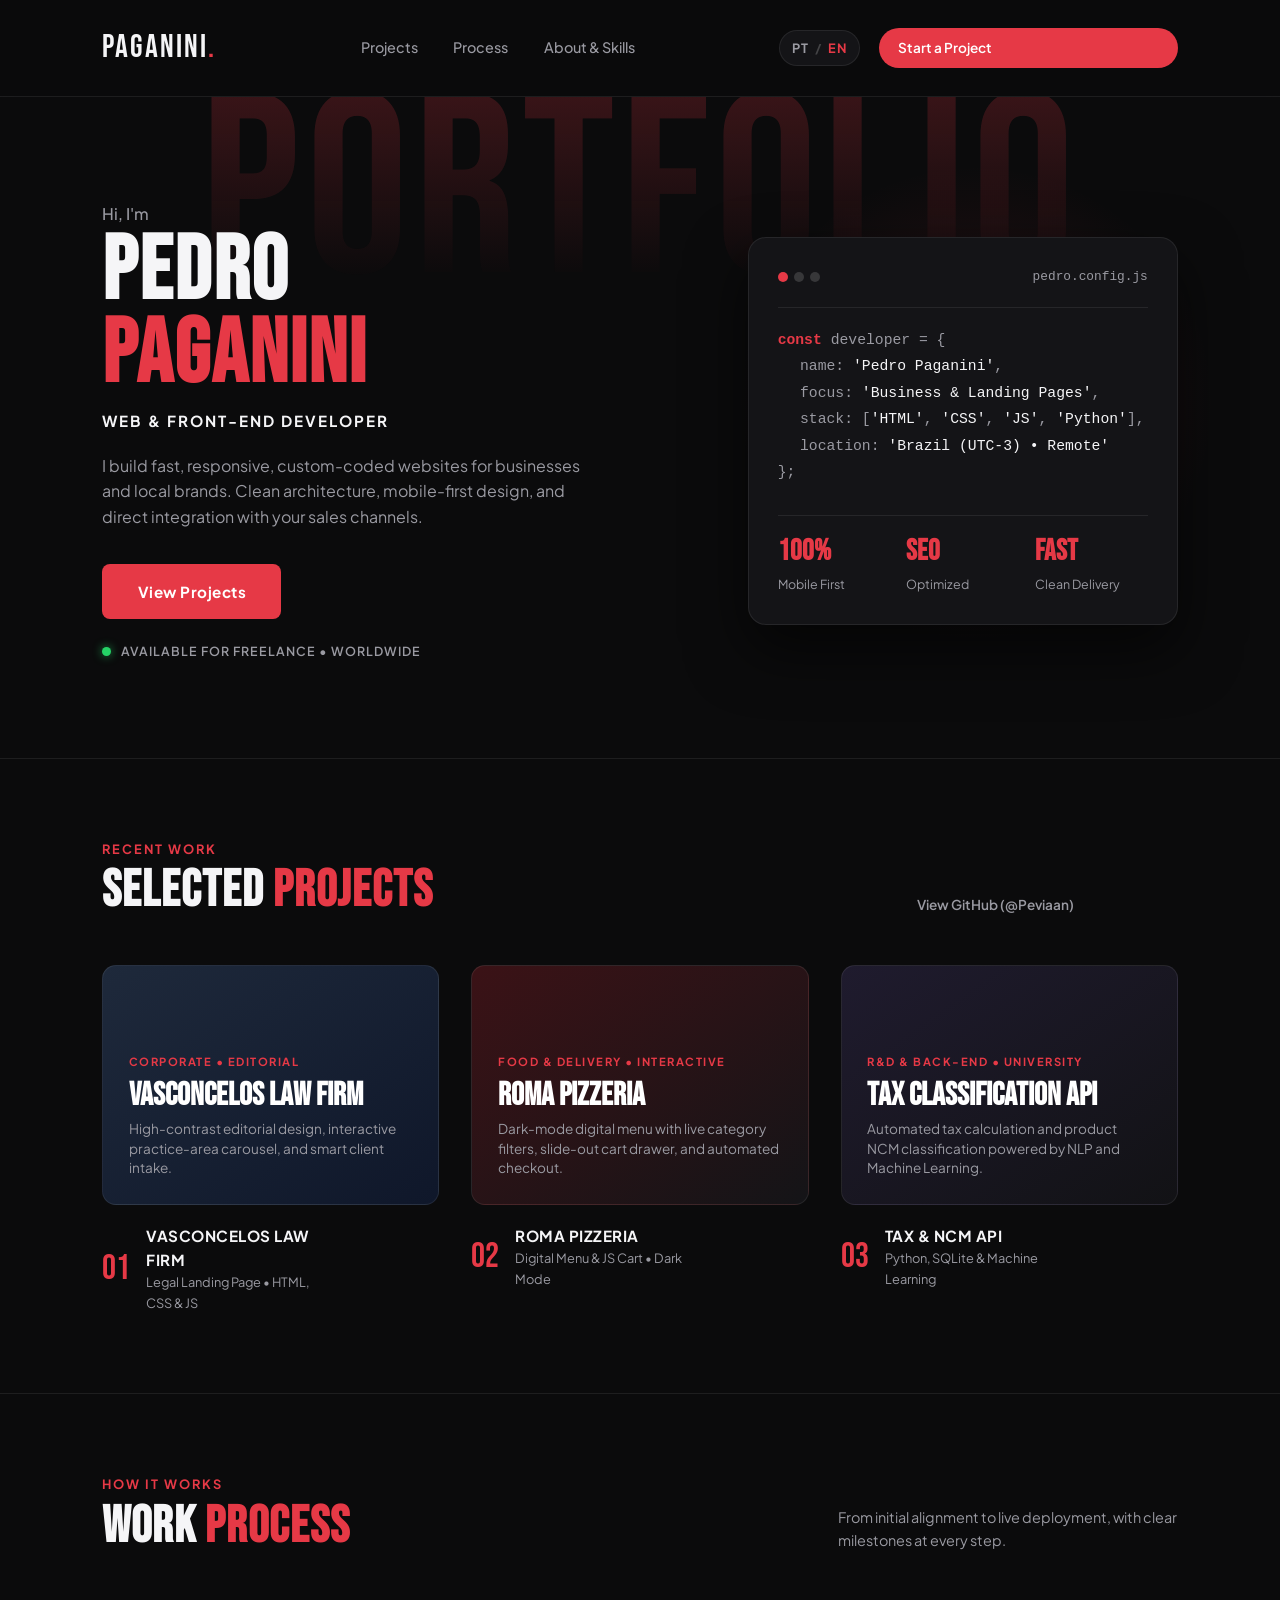
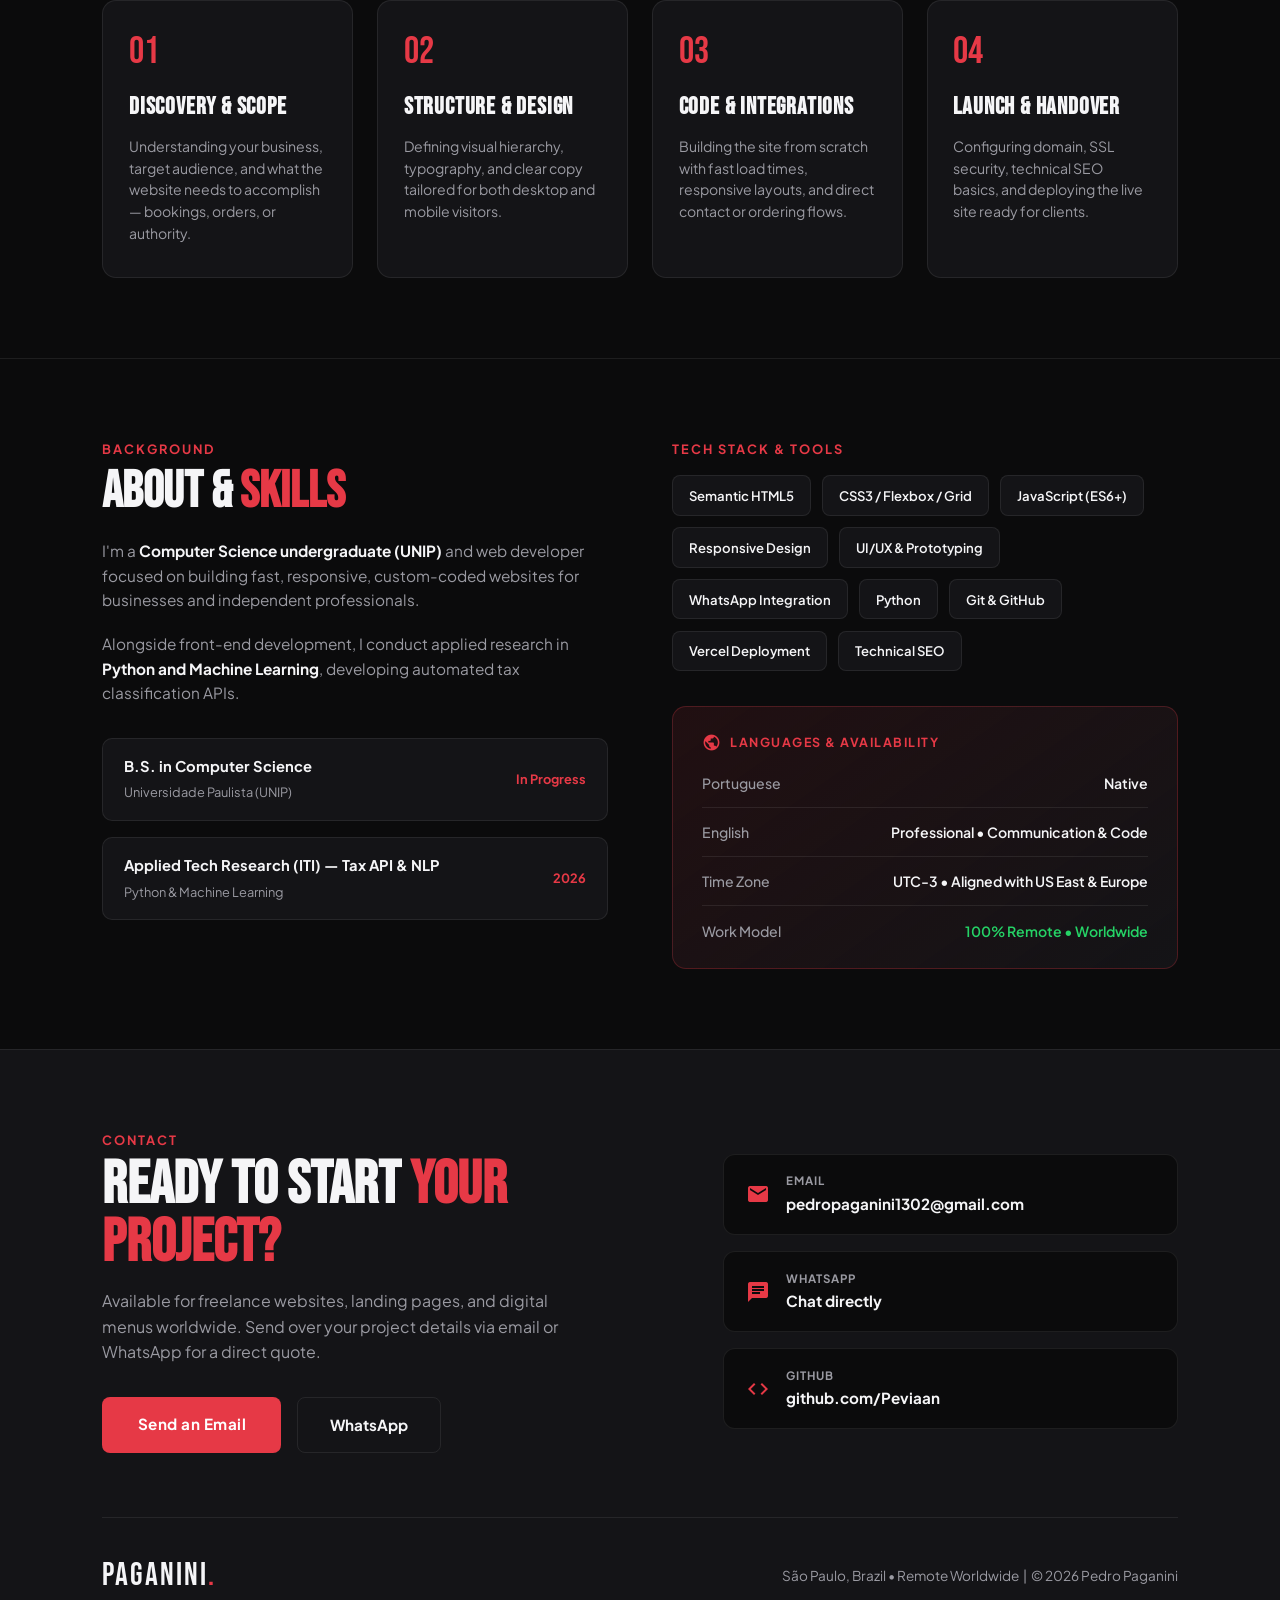
==== en/index.html @ e75a6fe3 "Adicionei versão em ingles e seletor de idioma" ====
<!DOCTYPE html>
<html lang="en">
<head>
    <meta charset="UTF-8">
    <meta name="viewport" content="width=device-width, initial-scale=1.0">
    <title>Pedro Paganini — Web & Front-End Developer</title>

    <!-- Fonts -->
    <link rel="preconnect" href="https://fonts.googleapis.com">
    <link rel="preconnect" href="https://fonts.gstatic.com" crossorigin>
    <link href="https://fonts.googleapis.com/css2?family=Bebas+Neue&family=Plus+Jakarta+Sans:wght@400;500;600;700&display=swap" rel="stylesheet">

    <!-- Icons -->
    <link href="https://fonts.googleapis.com/icon?family=Material+Icons" rel="stylesheet">

    <!-- Shared CSS from root folder -->
    <link rel="stylesheet" href="../style.css">
</head>
<body>

    <!-- Navbar -->
    <header class="navbar">
        <a href="#" class="logo">PAGANINI<span>.</span></a>

        <nav class="nav-links">
            <a href="#projects">Projects</a>
            <a href="#process">Process</a>
            <a href="#about">About & Skills</a>
        </nav>

        <div class="nav-actions">
            <div class="lang-switch" aria-label="Language switcher">
                <a href="../">PT</a>
                <span>/</span>
                <a href="#" class="active">EN</a>
            </div>
            <a href="#contact" class="btn-nav">
                Start a Project <span class="material-icons">north_east</span>
            </a>
        </div>
    </header>

    <!-- Hero -->
    <section class="hero">
        <div class="hero-bg-text" aria-hidden="true">PORTFOLIO</div>

        <div class="hero-grid">
            <div class="hero-left">
                <span class="hero-intro">Hi, I'm</span>
                <h1>PEDRO<br><span>PAGANINI</span></h1>
                <p class="hero-role">WEB & FRONT-END DEVELOPER</p>
                <p class="hero-desc">
                    I build fast, responsive, custom-coded websites for businesses and local brands. Clean architecture, mobile-first design, and direct integration with your sales channels.
                </p>

                <div class="hero-cta-group">
                    <a href="#projects" class="btn-primary">View Projects</a>
                    <div class="availability">
                        <span class="pulse-dot"></span>
                        <span>AVAILABLE FOR FREELANCE • WORLDWIDE</span>
                    </div>
                </div>
            </div>

            <div class="hero-right">
                <div class="dev-card">
                    <div class="dev-card-header">
                        <div class="window-dots">
                            <span></span><span></span><span></span>
                        </div>
                        <span class="dev-tag">pedro.config.js</span>
                    </div>

                    <div class="dev-code">
                        <p><span class="c-red">const</span> developer = {</p>
                        <p class="indent">name: <span class="c-light">'Pedro Paganini'</span>,</p>
                        <p class="indent">focus: <span class="c-light">'Business & Landing Pages'</span>,</p>
                        <p class="indent">stack: [<span class="c-light">'HTML'</span>, <span class="c-light">'CSS'</span>, <span class="c-light">'JS'</span>, <span class="c-light">'Python'</span>],</p>
                        <p class="indent">location: <span class="c-light">'Brazil (UTC-3) • Remote'</span></p>
                        <p>};</p>
                    </div>

                    <div class="dev-metrics">
                        <div class="metric">
                            <strong>100%</strong>
                            <span>Mobile First</span>
                        </div>
                        <div class="metric">
                            <strong>SEO</strong>
                            <span>Optimized</span>
                        </div>
                        <div class="metric">
                            <strong>FAST</strong>
                            <span>Clean Delivery</span>
                        </div>
                    </div>
                </div>
            </div>
        </div>
    </section>

    <!-- Selected Projects -->
    <section id="projects" class="projects-section">
        <div class="section-top">
            <div>
                <span class="section-tag">RECENT WORK</span>
                <h2>SELECTED <span>PROJECTS</span></h2>
            </div>
            <a href="https://github.com/Peviaan" target="_blank" rel="noopener" class="view-all">
                View GitHub (@Peviaan) <span class="material-icons">east</span>
            </a>
        </div>

        <div class="projects-grid">
            <!-- Project 01 (Já apontando para a futura pasta /en da Advocacia) -->
            <a href="https://site-advocacia-vasconcelos.vercel.app/en" target="_blank" rel="noopener" class="project-card">
                <div class="project-thumb thumb-adv">
                    <div class="thumb-mockup">
                        <span class="mockup-tag">CORPORATE • EDITORIAL</span>
                        <h3>Vasconcelos Law Firm</h3>
                        <p>High-contrast editorial design, interactive practice-area carousel, and smart client intake.</p>
                    </div>
                </div>
                <div class="project-meta">
                    <span class="project-num">01</span>
                    <div class="project-title">
                        <h4>VASCONCELOS LAW FIRM</h4>
                        <p>Legal Landing Page • HTML, CSS & JS</p>
                    </div>
                    <span class="material-icons arrow-icon">east</span>
                </div>
            </a>

            <!-- Project 02 (Troque pelo seu link real da Pizzaria Roma com /en no final) -->
            <a href="https://pizzaria-roma-opal.vercel.app/en" target="_blank" rel="noopener" class="project-card">
                <div class="project-thumb thumb-pizza">
                    <div class="thumb-mockup">
                        <span class="mockup-tag">FOOD & DELIVERY • INTERACTIVE</span>
                        <h3>Roma Pizzeria</h3>
                        <p>Dark-mode digital menu with live category filters, slide-out cart drawer, and automated checkout.</p>
                    </div>
                </div>
                <div class="project-meta">
                    <span class="project-num">02</span>
                    <div class="project-title">
                        <h4>ROMA PIZZERIA</h4>
                        <p>Digital Menu & JS Cart • Dark Mode</p>
                    </div>
                    <span class="material-icons arrow-icon">east</span>
                </div>
            </a>

            <!-- Project 03 -->
            <a href="https://github.com/Peviaan" target="_blank" rel="noopener" class="project-card">
                <div class="project-thumb thumb-api">
                    <div class="thumb-mockup">
                        <span class="mockup-tag">R&D & BACK-END • UNIVERSITY</span>
                        <h3>Tax Classification API</h3>
                        <p>Automated tax calculation and product NCM classification powered by NLP and Machine Learning.</p>
                    </div>
                </div>
                <div class="project-meta">
                    <span class="project-num">03</span>
                    <div class="project-title">
                        <h4>TAX & NCM API</h4>
                        <p>Python, SQLite & Machine Learning</p>
                    </div>
                    <span class="material-icons arrow-icon">east</span>
                </div>
            </a>
        </div>
    </section>

    <!-- Work Process -->
    <section id="process" class="process-section">
        <div class="section-top">
            <div>
                <span class="section-tag">HOW IT WORKS</span>
                <h2>WORK <span>PROCESS</span></h2>
            </div>
            <p class="section-subtitle">From initial alignment to live deployment, with clear milestones at every step.</p>
        </div>

        <div class="process-grid">
            <div class="process-card">
                <span class="process-num">01</span>
                <h3>DISCOVERY & SCOPE</h3>
                <p>Understanding your business, target audience, and what the website needs to accomplish — bookings, orders, or authority.</p>
            </div>

            <div class="process-card">
                <span class="process-num">02</span>
                <h3>STRUCTURE & DESIGN</h3>
                <p>Defining visual hierarchy, typography, and clear copy tailored for both desktop and mobile visitors.</p>
            </div>

            <div class="process-card">
                <span class="process-num">03</span>
                <h3>CODE & INTEGRATIONS</h3>
                <p>Building the site from scratch with fast load times, responsive layouts, and direct contact or ordering flows.</p>
            </div>

            <div class="process-card">
                <span class="process-num">04</span>
                <h3>LAUNCH & HANDOVER</h3>
                <p>Configuring domain, SSL security, technical SEO basics, and deploying the live site ready for clients.</p>
            </div>
        </div>
    </section>

    <!-- About & Skills -->
    <section id="about" class="about-section">
        <div class="about-left">
            <span class="section-tag">BACKGROUND</span>
            <h2>ABOUT & <span>SKILLS</span></h2>
            <p class="about-text">
                I'm a <strong>Computer Science undergraduate (UNIP)</strong> and web developer focused on building fast, responsive, custom-coded websites for businesses and independent professionals.
            </p>
            <p class="about-text">
                Alongside front-end development, I conduct applied research in <strong>Python and Machine Learning</strong>, developing automated tax classification APIs.
            </p>

            <div class="education-box">
                <div class="edu-item">
                    <div>
                        <h4>B.S. in Computer Science</h4>
                        <span>Universidade Paulista (UNIP)</span>
                    </div>
                    <span class="edu-year">In Progress</span>
                </div>
                <div class="edu-item">
                    <div>
                        <h4>Applied Tech Research (ITI) — Tax API & NLP</h4>
                        <span>Python & Machine Learning</span>
                    </div>
                    <span class="edu-year">2026</span>
                </div>
            </div>
        </div>

        <div class="about-right">
            <span class="section-tag">TECH STACK & TOOLS</span>
            <div class="skills-cloud">
                <span class="skill-pill">Semantic HTML5</span>
                <span class="skill-pill">CSS3 / Flexbox / Grid</span>
                <span class="skill-pill">JavaScript (ES6+)</span>
                <span class="skill-pill">Responsive Design</span>
                <span class="skill-pill">UI/UX & Prototyping</span>
                <span class="skill-pill">WhatsApp Integration</span>
                <span class="skill-pill">Python</span>
                <span class="skill-pill">Git & GitHub</span>
                <span class="skill-pill">Vercel Deployment</span>
                <span class="skill-pill">Technical SEO</span>
            </div>

            <!-- Global Availability Card -->
            <div class="global-card">
                <div class="global-header">
                    <span class="material-icons">public</span>
                    <span>LANGUAGES & AVAILABILITY</span>
                </div>

                <div class="global-list">
                    <div class="global-row">
                        <span class="global-label">Portuguese</span>
                        <span class="global-value">Native</span>
                    </div>
                    <div class="global-row">
                        <span class="global-label">English</span>
                        <span class="global-value">Professional • Communication & Code</span>
                    </div>
                    <div class="global-row">
                        <span class="global-label">Time Zone</span>
                        <span class="global-value">UTC-3 • Aligned with US East & Europe</span>
                    </div>
                    <div class="global-row">
                        <span class="global-label">Work Model</span>
                        <span class="global-value highlight">100% Remote • Worldwide</span>
                    </div>
                </div>
            </div>
        </div>
    </section>

    <!-- Contact & Footer -->
    <footer id="contact" class="contact-footer">
        <div class="contact-grid">
            <div class="contact-left">
                <span class="section-tag">CONTACT</span>
                <h2>READY TO START <span>YOUR PROJECT?</span></h2>
                <p>Available for freelance websites, landing pages, and digital menus worldwide. Send over your project details via email or WhatsApp for a direct quote.</p>

                <div class="contact-actions">
                    <a href="mailto:pedropaganini1302@gmail.com?subject=Website%20Project%20Inquiry" class="btn-primary">
                        Send an Email
                    </a>
                    <a href="https://wa.me/5511976017607?text=Hi%20Pedro!%20I%20saw%20your%20portfolio%20and%20would%20like%20to%20discuss%20a%20website%20project." target="_blank" rel="noopener" class="btn-outline">
                        WhatsApp
                    </a>
                </div>
            </div>

            <div class="contact-links">
                <a href="mailto:pedropaganini1302@gmail.com" class="contact-item">
                    <span class="material-icons">mail</span>
                    <div>
                        <small>EMAIL</small>
                        <strong>pedropaganini1302@gmail.com</strong>
                    </div>
                </a>

                <a href="https://wa.me/5511976017607" target="_blank" rel="noopener" class="contact-item">
                    <span class="material-icons">chat</span>
                    <div>
                        <small>WHATSAPP</small>
                        <strong>Chat directly</strong>
                    </div>
                </a>

                <a href="https://github.com/Peviaan" target="_blank" rel="noopener" class="contact-item">
                    <span class="material-icons">code</span>
                    <div>
                        <small>GITHUB</small>
                        <strong>github.com/Peviaan</strong>
                    </div>
                </a>
            </div>
        </div>

        <div class="footer-bottom">
            <a href="#" class="logo">PAGANINI<span>.</span></a>
            <p>São Paulo, Brazil • Remote Worldwide &nbsp;|&nbsp; &copy; 2026 Pedro Paganini</p>
        </div>
    </footer>

</body>
</html>
---- style.css ----
:root {
    --bg-dark: #0B0B0C;
    --bg-surface: #141417;
    --bg-card: #1A1A1E;
    --accent: #E63946;
    --accent-dark: #9B1B26;
    --text-main: #F5F5F7;
    --text-muted: #9A9AA2;
    --border-subtle: rgba(255, 255, 255, 0.08);

    --font-display: 'Bebas Neue', sans-serif;
    --font-body: 'Plus Jakarta Sans', sans-serif;
}

* {
    margin: 0;
    padding: 0;
    box-sizing: border-box;
}

html {
    scroll-behavior: smooth;
    scroll-padding-top: 90px;
}

body {
    background-color: var(--bg-dark);
    color: var(--text-main);
    font-family: var(--font-body);
    line-height: 1.6;
    overflow-x: hidden;
}

.navbar {
    display: flex;
    justify-content: space-between;
    align-items: center;
    padding: 1.4rem 8%;
    max-width: 1320px;
    margin: 0 auto;
    position: sticky;
    top: 0;
    background-color: rgba(11, 11, 12, 0.9);
    backdrop-filter: blur(12px);
    z-index: 100;
    border-bottom: 1px solid var(--border-subtle);
}

.nav-actions {
    display: flex;
    align-items: center;
    gap: 1.2rem;
}

.lang-switch {
    display: inline-flex;
    align-items: center;
    gap: 0.35rem;
    font-size: 0.8rem;
    font-weight: 700;
    letter-spacing: 1px;
    background-color: var(--bg-surface);
    border: 1px solid var(--border-subtle);
    padding: 0.45rem 0.75rem;
    border-radius: 50px;
}

.lang-switch a {
    color: var(--text-muted);
    text-decoration: none;
    transition: color 0.2s;
}

.lang-switch a:hover,
.lang-switch a:active {
    color: var(--text-main);
}

.lang-switch a.active {
    color: var(--accent);
}

.lang-switch span {
    color: rgba(255, 255, 255, 0.2);
}
 
.logo {
    font-family: var(--font-display);
    font-size: 2rem;
    letter-spacing: 2px;
    color: var(--text-main);
    text-decoration: none;
}

.logo span {
    color: var(--accent);
}

.nav-links {
    display: flex;
    gap: 2.2rem;
}

.nav-links a {
    color: var(--text-muted);
    text-decoration: none;
    font-size: 0.9rem;
    font-weight: 500;
    transition: color 0.25s;
}

.nav-links a:hover {
    color: var(--text-main);
}

.btn-nav {
    display: inline-flex;
    align-items: center;
    gap: 0.4rem;
    background-color: var(--accent);
    color: #fff;
    text-decoration: none;
    padding: 0.6rem 1.2rem;
    border-radius: 50px;
    font-size: 0.85rem;
    font-weight: 600;
    transition: background-color 0.25s, transform 0.2s;
}

.btn-nav:hover {
    background-color: #d62839;
    transform: translateY(-2px);
}

.btn-nav .material-icons {
    font-size: 1rem;
}

.hero {
    position: relative;
    padding: 5rem 8% 6rem;
    max-width: 1320px;
    margin: 0 auto;
    overflow: hidden;
}

.hero::before {
    content: '';
    position: absolute;
    top: 10%;
    right: 5%;
    width: 480px;
    height: 480px;
    background: radial-gradient(circle, rgba(230, 57, 70, 0.16) 0%, transparent 70%);
    pointer-events: none;
    z-index: 0;
}

.hero-bg-text {
    position: absolute;
    top: -10px;
    left: 50%;
    transform: translateX(-50%);
    font-family: var(--font-display);
    font-size: clamp(7rem, 20vw, 19rem);
    line-height: 0.85;
    letter-spacing: 6px;
    background: linear-gradient(180deg, rgba(230, 57, 70, 0.22) 0%, rgba(11, 11, 12, 0) 90%);
    -webkit-background-clip: text;
    -webkit-text-fill-color: transparent;
    user-select: none;
    pointer-events: none;
    white-space: nowrap;
}

.hero-grid {
    position: relative;
    z-index: 1;
    display: grid;
    grid-template-columns: 1.15fr 0.85fr;
    align-items: center;
    gap: 4rem;
    padding-top: 1.5rem;
}

.hero-intro {
    display: inline-block;
    font-size: 1rem;
    font-weight: 500;
    color: var(--text-muted);
    margin-bottom: 0.3rem;
}

.hero-left h1 {
    font-family: var(--font-display);
    font-size: clamp(4.2rem, 7vw, 6.5rem);
    line-height: 0.92;
    letter-spacing: 2px;
    margin-bottom: 0.8rem;
}

.hero-left h1 span {
    color: var(--accent);
}

.hero-role {
    font-size: 0.95rem;
    font-weight: 700;
    letter-spacing: 2px;
    color: var(--text-main);
    margin-bottom: 1.2rem;
}

.hero-desc {
    color: var(--text-muted);
    font-size: 1rem;
    max-width: 500px;
    margin-bottom: 2.2rem;
}

.hero-cta-group {
    display: flex;
    flex-direction: column;
    align-items: flex-start;
    gap: 1.4rem;
}

.btn-primary {
    background-color: var(--accent);
    color: #fff;
    text-decoration: none;
    padding: 0.95rem 2.2rem;
    border-radius: 8px;
    font-weight: 700;
    font-size: 0.95rem;
    letter-spacing: 0.5px;
    transition: background-color 0.25s, transform 0.2s;
}

.btn-primary:hover {
    background-color: #d62839;
    transform: translateY(-2px);
}

.availability {
    display: flex;
    align-items: center;
    gap: 0.6rem;
    font-size: 0.78rem;
    font-weight: 600;
    letter-spacing: 1px;
    color: var(--text-muted);
}

.pulse-dot {
    width: 9px;
    height: 9px;
    border-radius: 50%;
    background-color: #25D366;
    box-shadow: 0 0 10px rgba(37, 211, 102, 0.7);
}

.dev-card {
    background-color: var(--bg-surface);
    border: 1px solid var(--border-subtle);
    border-radius: 18px;
    padding: 1.8rem;
    box-shadow: 0 25px 60px rgba(0, 0, 0, 0.6);
}

.dev-card-header {
    display: flex;
    justify-content: space-between;
    align-items: center;
    padding-bottom: 1.2rem;
    margin-bottom: 1.2rem;
    border-bottom: 1px solid var(--border-subtle)
}

.window-dots {
    display: flex;
    gap: 6px;
}

.window-dots span {
    width: 10px;
    height: 10px;
    border-radius: 50%;
    background-color: rgba(255, 255, 255, 0.15);
}

.window-dots span:first-child {
    background-color: var(--accent);
}

.dev-tag {
    font-size: 0.8rem;
    color: var(--text-muted);
    font-family: monospace;
}

.dev-code {
    font-family: monospace;
    font-size: 0.92rem;
    line-height: 1.8;
    color: var(--text-muted);
    margin-bottom: 1.8rem;
}

.dev-code .indent {
    padding-left: 1.4rem;
}

.c-red {
    color: var(--accent);
    font-weight: 700;
}

.c-light {
    color: var(--text-main);
}

.dev-metrics {
    display: grid;
    grid-template-columns: repeat(3, 1fr);
    gap: 1rem;
    padding-top: 1.4rem;
    border-top: 1px solid var(--border-subtle);
}

.metric strong {
    display: block;
    font-family: var(--font-display);
    font-size: 1.8rem;
    color: var(--accent);
    line-height: 1;
    margin-bottom: 0.2rem;
}

.metric span {
    font-size: 0.78rem;
    color: var(--text-muted);
}

.projects-section {
    padding: 5rem 8%;
    max-width: 1320px;
    margin: 0 auto;
    border-top: 1px solid var(--border-subtle);
}

.section-top {
    display: flex;
    justify-content: space-between;
    align-items: flex-end;
    margin-bottom: 3rem;
    gap: 1rem;
}

.section-tag {
    display: block;
    font-size: 0.8rem;
    font-weight: 700;
    letter-spacing: 2px;
    color: var(--accent);
    margin-bottom: 0.4rem;
}

.section-top h2 {
    font-family: var(--font-display);
    font-size: 3.2rem;
    line-height: 1;
    letter-spacing: 1px;
}

.section-top h2 span {
    color: var(--accent);
}

.view-all {
    display: inline-flex;
    align-items: center;
    gap: 0.5rem;
    color: var(--text-muted);
    text-decoration: none;
    font-size: 0.85rem;
    font-weight: 600;
    transition: color 0.25s;
}

.view-all:hover {
    color: var(--accent);
}

.projects-grid {
    display: grid;
    grid-template-columns: repeat(3, 1fr);
    gap: 2rem;
}

.project-card {
    text-decoration: none;
    color: inherit;
    display: flex;
    flex-direction: column;
    group: card;
}

.project-thumb {
    height: 240px;
    border-radius: 14px;
    padding: 1.6rem;
    display: flex;
    flex-direction: column;
    justify-content: flex-end;
    border: 1px solid var(--border-subtle);
    margin-bottom: 1.2rem;
    transition: transform 0.3s, border-color 0.3s;
    position: relative;
    overflow: hidden;
}

.thumb-adv {
    background: linear-gradient(145deg, #1E293B 0%, #0F172A 100%);
}

.thumb-pizza {
    background: linear-gradient(145deg, #3B1216 0%, #141417 100%);
}

.thumb-api {
    background: linear-gradient(145deg, #1F1B2E 0%, #121215 100%);
}

.project-card:hover .project-thumb {
    transform: translateY(-6px);
    border-color: var(--accent);
}

.mockup-tag {
    display: inline-block;
    font-size: 0.7rem;
    font-weight: 700;
    letter-spacing: 1.5px;
    color: var(--accent);
    margin-bottom: 0.5rem;
}

.thumb-mockup h3 {
    font-family: var(--font-display);
    font-size: 2rem;
    line-height: 1.05;
    margin-bottom: 0.4rem;
    color: #fff;
}

.thumb-mockup p {
    font-size: 0.85rem;
    color: var(--text-muted);
    line-height: 1.45;
}

.project-meta {
    display: flex;
    align-items: center;
    gap: 1rem;
}

.project-num {
    font-family: var(--font-display);
    font-size: 2.2rem;
    color: var(--accent);
    line-height: 1;
}

.project-title {
    flex: 1;
}

.project-title h4 {
    font-size: 0.95rem;
    font-weight: 700;
    letter-spacing: 0.5px;
}

.project-title p {
    font-size: 0.8rem;
    color: var(--text-muted);
}

.arrow-icon {
    color: var(--text-muted);
    transition: transform 0.25s, color 0.25s;
}

.project-card:hover .arrow-icon {
    color: var(--accent);
    transform: translateX(4px);
}

.process-section {
    padding: 5rem 8%;
    max-width: 1320px;
    margin: 0 auto;
    border-top: 1px solid var(--border-subtle);
}

.section-subtitle {
    color: var(--text-muted);
    font-size: 0.9rem;
    max-width: 340px;
}

.process-grid {
    display: grid;
    grid-template-columns: repeat(4, 1fr);
    gap: 1.5rem;
}

.process-card {
    background-color: var(--bg-surface);
    border: 1px solid var(--border-subtle);
    border-radius: 14px;
    padding: 2rem 1.6rem;
    transition: border-color 0.3s, transform 0.3s;
}

.process-card:hover {
    border-color: var(--accent);
    transform: translateY(-4px);
}

.process-num {
    display: inline-block;
    font-family: var(--font-display);
    font-size: 2.4rem;
    color: var(--accent);
    line-height: 1;
    margin-bottom: 1rem;
}

.process-card h3 {
    font-family: var(--font-display);
    font-size: 1.5rem;
    letter-spacing: 0.8px;
    margin-bottom: 0.6rem;
}

.process-card p {
    color: var(--text-muted);
    font-size: 0.88rem;
    line-height: 1.55;
}

.about-section {
    display: grid;
    grid-template-columns: 1fr 1fr;
    gap: 4rem;
    padding: 5rem 8%;
    max-width: 1320px;
    margin: 0 auto;
    border-top: 1px solid var(--border-subtle);
}

.about-left h2 {
    font-family: var(--font-display);
    font-size: 3.2rem;
    line-height: 1;
    margin-bottom: 1.4rem;
}

.about-left h2 span {
    color: var(--accent);
}

.about-text {
    color: var(--text-muted);
    font-size: 0.96rem;
    margin-bottom: 1.2rem;
}

.about-text strong {
    color: var(--text-main);
}

.education-box {
    margin-top: 2rem;
    display: flex;
    flex-direction: column;
    gap: 1rem;
}

.edu-item {
    display: flex;
    justify-content: space-between;
    align-items: center;
    gap: 1rem;
    background-color: var(--bg-surface);
    border: 1px solid var(--border-subtle);
    padding: 1rem 1.3rem;
    border-radius: 10px;
}

.edu-item h4 {
    font-size: 0.92rem;
    margin-bottom: 0,2rem;
}

.edu-item span {
    font-size: 0.8rem;
    color: var(--text-muted);
}

.edu-year {
    color: var(--accent) !important;
    font-weight: 700;
    white-space: nowrap;
}

.skills-cloud {
    display: flex;
    flex-wrap: wrap;
    gap: 0.7rem;
    margin: 1rem 0 2.2rem;
}

.skill-pill {
    background-color: var(--bg-surface);
    border: 1px solid var(--border-subtle);
    color: var(--text-main);
    padding: 0.55rem 1rem;
    border-radius: 8px;
    font-size: 0.82rem;
    font-weight: 600;
    transition: border-color 0.25s, color 0.25s;
}

.skill-pill:hover {
    border-color: var(--accent);
    color: var(--accent);
}

.global-card {
    background: linear-gradient(145deg, rgba(230, 57, 70, 0.1) 0%, var(--bg-surface) 100%);
    border: 1px solid rgba(230, 57, 70, 0.25);
    border-radius: 14px;
    padding: 1.6rem 1.8rem;
}

.global-header {
    display: flex;
    align-items: center;
    gap: 0.6rem;
    font-size: 0.78rem;
    font-weight: 700;
    letter-spacing: 1.5px;
    color: var(--accent);
    margin-bottom: 1.2rem;
}

.global-header .material-icons {
    font-size: 1.2rem;
}

.global-list {
    display: flex;
    flex-direction: column;
    gap: 0.85rem;
}

.global-row {
    display: flex;
    justify-content: space-between;
    align-items: center;
    gap: 1rem;
    padding-bottom: 0.75rem;
    border-bottom: 1px solid var(--border-subtle);
    font-size: 0.88rem;
}

.global-row:last-child {
    padding-bottom: 0;
    border-bottom: none;
}

.global-label {
    color: var(--text-muted);
    font-weight: 500;
}

.global-value {
    color: var(--text-main);
    font-weight: 600;
    text-align: right;
}

.global-value.highlight {
    color: #25D366;
}

.contact-footer {
    background-color: var(--bg-surface);
    border-top: 1px solid var(--border-subtle);
    padding: 5rem 8% 2.5rem;
}

.contact-grid {
    display: grid;
    grid-template-columns: 1.1fr 0.9fr;
    gap: 4rem;
    max-width: 1320px;
    margin: 0 auto 4rem;
    align-items: center;
}

.contact-left h2 {
    font-family: var(--font-display);
    font-size: 3.8rem;
    line-height: 0.95;
    margin-bottom: 1rem;
}

.contact-left h2 span {
    color: var(--accent);
}

.contact-left p {
    color: var(--text-muted);
    max-width: 460px;
    margin-bottom: 2rem;
}

.contact-links {
    display: flex;
    flex-direction: column;
    gap: 1rem;
}

.contact-item {
    display: flex;
    align-items: center;
    gap: 1rem;
    background-color: var(--bg-dark);
    border: 1px solid var(--border-subtle);
    padding: 1.1rem 1.4rem;
    border-radius: 12px;
    text-decoration: none;
    color: inherit;
    transition: border-color 0.25s, transform 0.2s;
}

a.contact-item:hover {
    border-color: var(--accent);
    transform: translateX(4px);
}

.contact-item .material-icons {
    color: var(--accent);
    font-size: 1.5rem;
}

.contact-item small {
    display: block;
    font-size: 0.72rem;
    font-weight: 700;
    letter-spacing: 1px;
    color: var(--text-muted);
}

.contact-item strong {
    font-size: 0.95rem;
}

.footer-bottom {
    display: flex;
    justify-content: space-between;
    align-items: center;
    padding-top: 2rem;
    border-top: 1px solid var(--border-subtle);
    max-width: 1320px;
    margin: 0 auto;
    color: var(--text-muted);
    font-size: 0.85rem;
}

.contact-actions {
    display: flex;
    flex-wrap: wrap;
    gap: 1rem;
}

.btn-outline {
    background-color: transparent;
    color: var(--text-main);
    border: 1px solid var(--border-subtle);
    text-decoration: none;
    padding: 0.95rem 2rem;
    border-radius: 8px;
    font-weight: 700;
    font-size: 0.95rem;
    transition: border-color 0.25s, color 0.25s, transform 0.2s;
}

.btn-outline:hover {
    border-color: var(--accent);
    color: var(--accent);
    transform: translateY(-2px);
}

@media (max-width: 992px) {
    
    .nav-links {
        display: none;
    }

    .hero {
        padding: 3rem 8% 4rem;
    }

    .hero-grid {
        grid-template-columns: 1fr;
        gap: 2.5rem;
        padding-top: 1.5rem;
    }

    .project-grid {
        grid-template-columns: 1fr;
    }

    .section-top {
        flex-direction: column;
        align-items: flex-start;
    }

    .process-grid {
        grid-template-columns: 1fr;
    }

    .about-section,
    .contact-grid {
        grid-template-columns: 1fr;
        gap: 2.5rem;
    }

    .footer-bottom {
        flex-direction: column;
        gap: 1rem;
        text-align: center;
    }

    .global-row {
        flex-direction: column;
        align-items: flex-start;
        gap: 0.2rem;
    }

    .global-value {
        text-align: left;
    }

    .nav-actions {
        gap: 0.6rem;
    }

    .btn-nav {
        padding: 0.5rem 0.9rem;
        font-size: 0.78rem;
    }
}
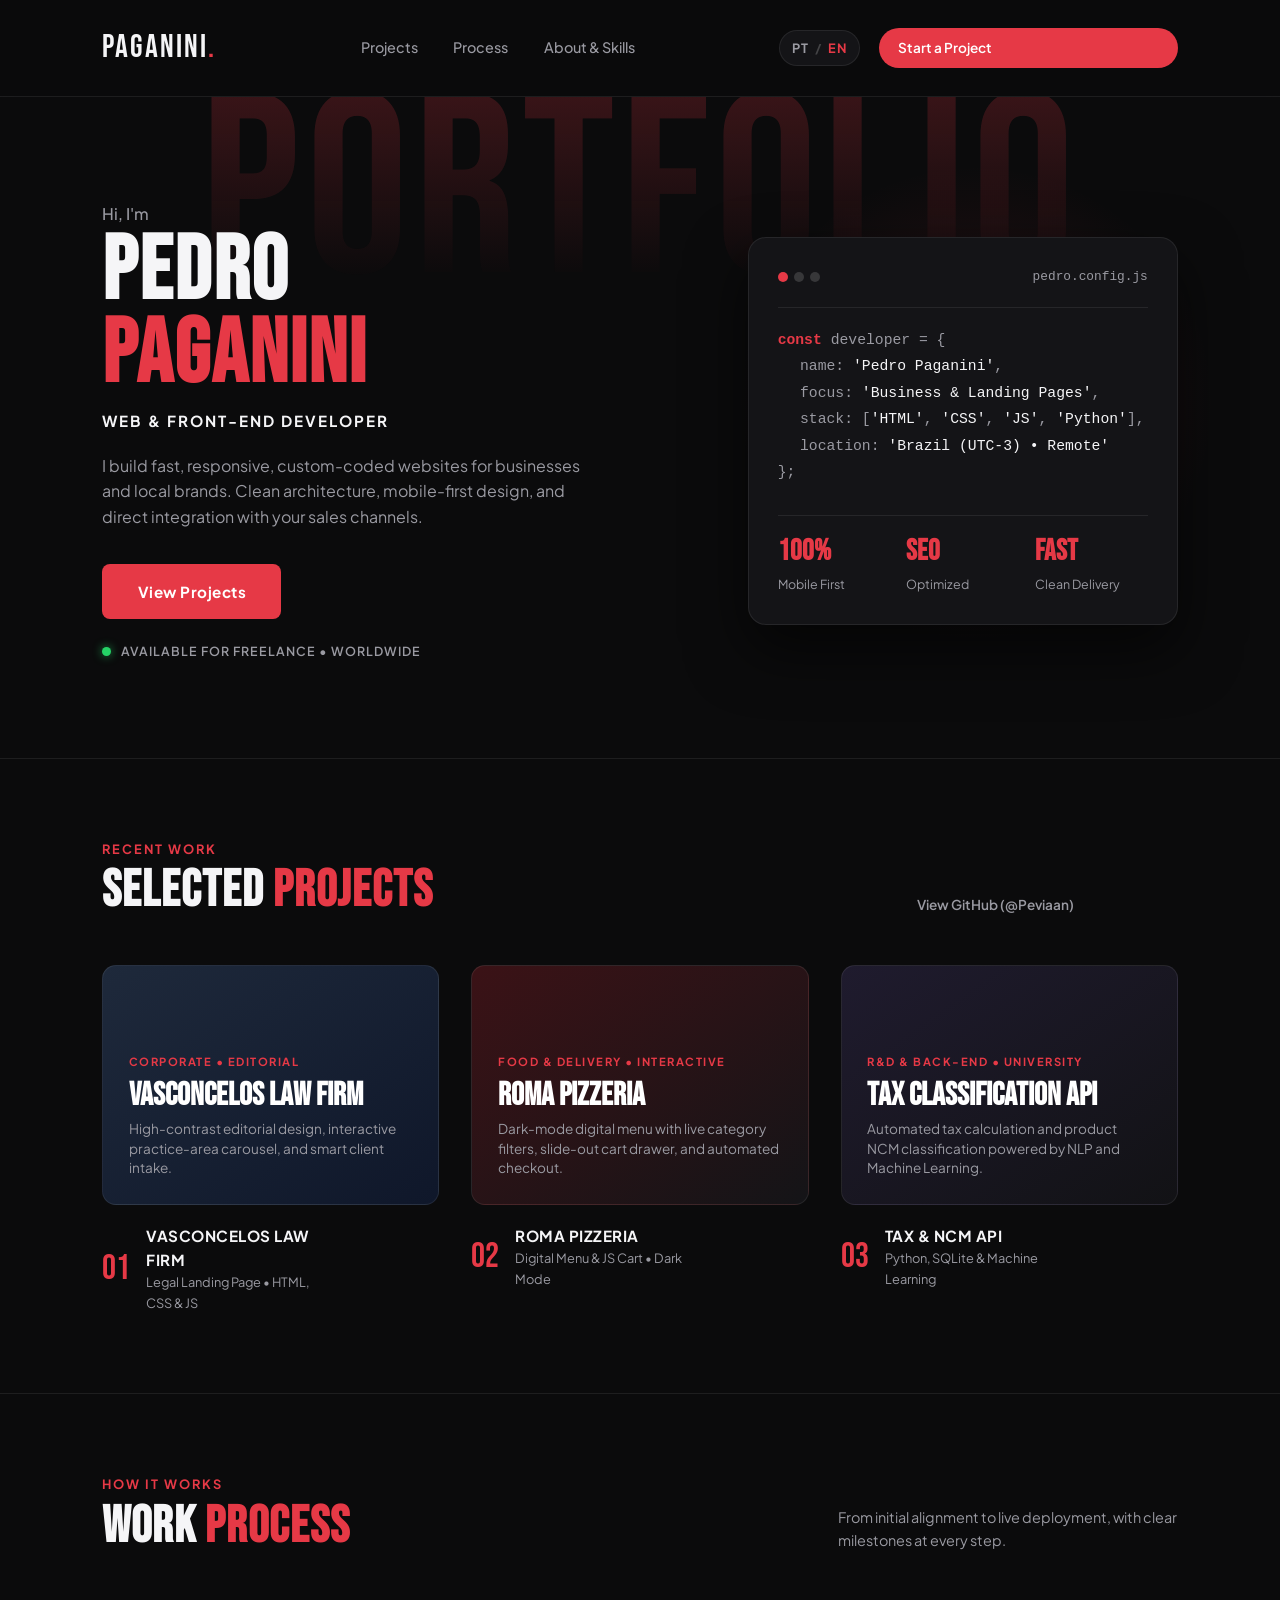
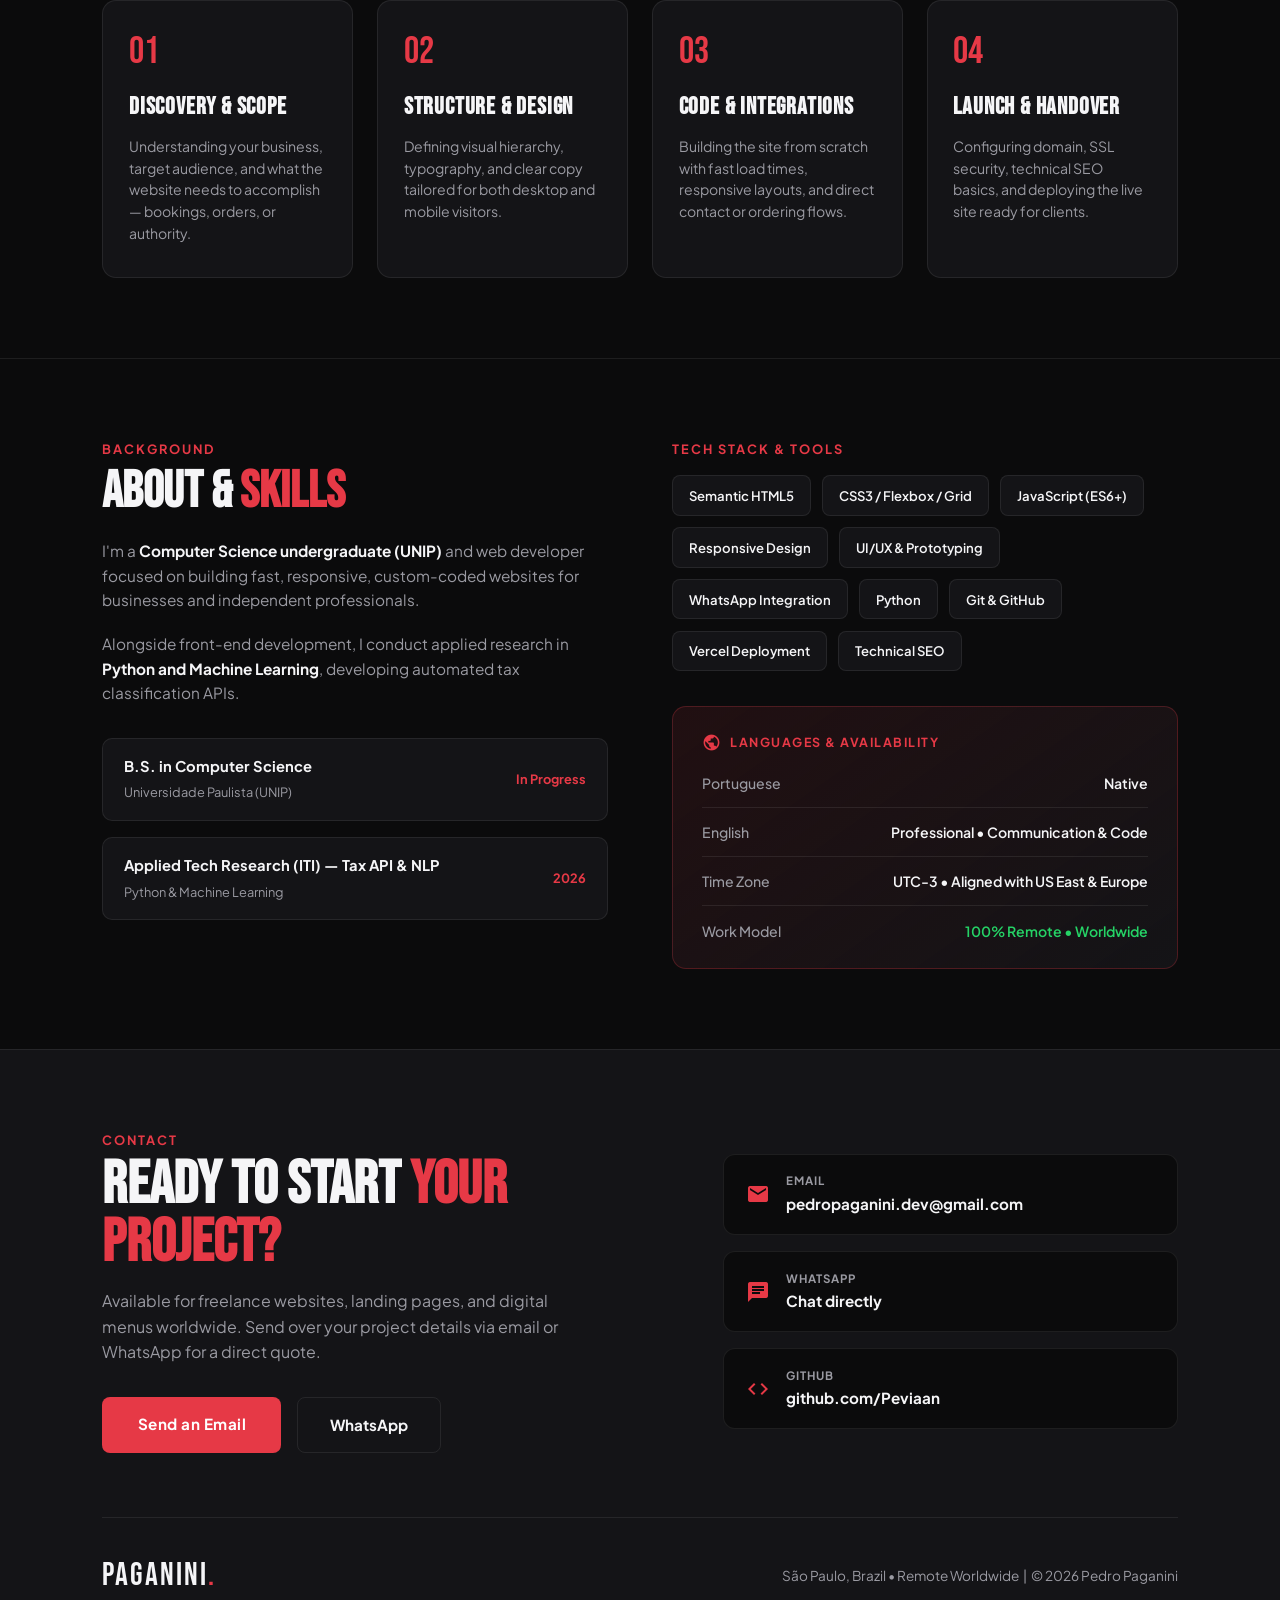
==== commit 00bb0993: "atualizei o email" ====
--- a/en/index.html
+++ b/en/index.html
@@ -291,7 +291,7 @@
                 <p>Available for freelance websites, landing pages, and digital menus worldwide. Send over your project details via email or WhatsApp for a direct quote.</p>
 
                 <div class="contact-actions">
-                    <a href="mailto:pedropaganini1302@gmail.com?subject=Website%20Project%20Inquiry" class="btn-primary">
+                    <a href="mailto:pedropaganini.dev@gmail.com?subject=Website%20Project%20Inquiry" class="btn-primary">
                         Send an Email
                     </a>
                     <a href="https://wa.me/5511976017607?text=Hi%20Pedro!%20I%20saw%20your%20portfolio%20and%20would%20like%20to%20discuss%20a%20website%20project." target="_blank" rel="noopener" class="btn-outline">
@@ -301,11 +301,11 @@
             </div>
 
             <div class="contact-links">
-                <a href="mailto:pedropaganini1302@gmail.com" class="contact-item">
+                <a href="mailto:pedropaganini.dev@gmail.com" class="contact-item">
                     <span class="material-icons">mail</span>
                     <div>
                         <small>EMAIL</small>
-                        <strong>pedropaganini1302@gmail.com</strong>
+                        <strong>pedropaganini.dev@gmail.com</strong>
                     </div>
                 </a>
 
